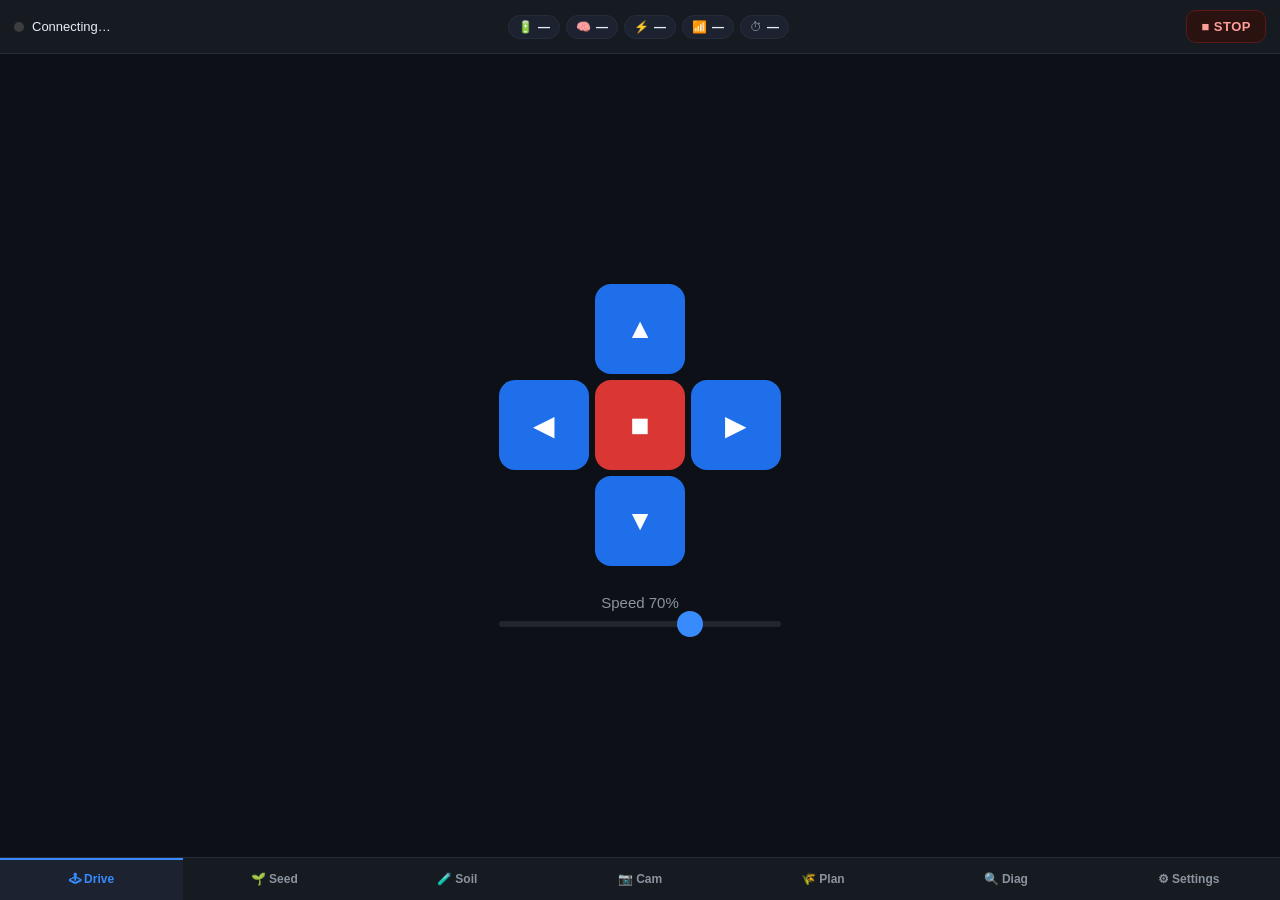
==== console/assets/index.html @ d4ae104f "refactor(seed): drop the legacy timed seeding mode It expressed spacing as a DURATION, which predate" ====
<!DOCTYPE html>
<html lang="en">
<head>
  <meta charset="UTF-8">
  <meta name="viewport" content="width=device-width, initial-scale=1.0, user-scalable=no">
  <title>Farm Robot — Operator</title>
  <link rel="stylesheet" href="style.css">
</head>
<body>

  <!-- ── Status bar (always visible) ────────────────────────────── -->
  <header class="status-bar">
    <span class="conn"><span class="status-dot" id="dot"></span><span id="status-text">Connecting…</span></span>

    <div class="chips" id="chips">
      <span class="chip" id="chip-batt" title="Battery">🔋 <b id="st-batt">—</b></span>
      <span class="chip" title="Memory">🧠 <b id="st-ram">—</b></span>
      <span class="chip" title="CPU">⚡ <b id="st-cpu">—</b></span>
      <span class="chip" title="Network">📶 <b id="st-net">—</b></span>
      <span class="chip" title="Uptime">⏱ <b id="st-up">—</b></span>
    </div>

    <button class="estop" id="btn-estop" title="Emergency stop">■ STOP</button>
  </header>

  <!-- ── Panels ─────────────────────────────────────────────────── -->
  <main class="main">

    <!-- DRIVE -->
    <section class="panel active" id="panel-drive">
      <div class="drive-wrap">
        <img id="drive-cam" class="drive-cam" alt="camera">
        <div class="dpad">
          <div class="dpad-row">
            <button class="btn-dir" data-dir="forward">&#9650;</button>
          </div>
          <div class="dpad-row dpad-middle">
            <button class="btn-dir" data-dir="left">&#9664;</button>
            <button class="btn-stop" id="btn-stop">&#9632;</button>
            <button class="btn-dir" data-dir="right">&#9654;</button>
          </div>
          <div class="dpad-row">
            <button class="btn-dir" data-dir="backward">&#9660;</button>
          </div>
        </div>

        <div class="speed-section">
          <label>Speed <span id="speed-val">70</span>%</label>
          <input type="range" id="speed-slider" min="1" max="100" value="70">
        </div>
      </div>
    </section>

    <!-- SEED -->
    <section class="panel" id="panel-seed">
      <div class="seed-wrap">

        <div class="card">
          <h2>Land</h2>
          <div class="seg" id="seg-land">
            <button class="seg-btn active" data-v="plain">🟫 Plain land</button>
            <button class="seg-btn" data-v="drip" disabled>💧 Drip-irrigated · soon</button>
          </div>
          <p class="hint">Plain land seeds on a fixed grid. Drip land plants at each
            emitter the camera finds — no spacing needed there.</p>
        </div>

        <div class="card">
          <h2>Mark the plot</h2>
          <p class="hint">Walk the boundary and mark each corner in order.
            <b>1 = where the robot starts</b> · <b>2 = far end of the first row</b>
            (it drives 1→2 straight, then snakes across to 3 and 4).</p>
          <div class="pt-marks" id="pt-marks">
            <button class="pt-mark" data-c="1">Mark 1</button>
            <button class="pt-mark" data-c="2">Mark 2</button>
            <button class="pt-mark" data-c="3">Mark 3</button>
            <button class="pt-mark" data-c="4">Mark 4</button>
          </div>
          <div class="row">
            <div class="field pt-dim">
              <label>Row length 1→2 (m)</label>
              <input type="number" id="pt-l" min="0.5" max="50" step="0.5" value="5">
            </div>
            <div class="field pt-dim">
              <label>Width across rows (m)</label>
              <input type="number" id="pt-w" min="0.5" max="50" step="0.5" value="5">
            </div>
          </div>
          <button class="btn-wide" id="pt-clear">Clear marks</button>
        </div>

        <div class="card">
          <h2>Spacing</h2>
          <div class="row">
            <div class="field pt-dim">
              <label>Row spacing (cm)</label>
              <input type="number" id="pt-rowgap" min="10" max="200" step="5" value="40">
            </div>
            <div class="field pt-dim">
              <label>Seed spacing (cm)</label>
              <input type="number" id="pt-seedgap" min="10" max="200" step="5" value="40">
            </div>
          </div>
          <div class="field">
            <label>Seeds per spot <span id="pt-spot-val">1</span></label>
            <input type="range" id="pt-spot" min="1" max="5" step="1" value="1">
          </div>
        </div>

        <div class="card">
          <h2>Plan</h2>
          <div class="pt-plot" id="pt-plot">
            <svg id="pt-svg" viewBox="0 0 100 100" preserveAspectRatio="xMidYMid meet"></svg>
          </div>
          <div class="pt-stats" id="pt-stats">—</div>
        </div>

        <div class="card">
          <div class="seed-status" id="seed-status">Idle</div>
          <label class="pt-dry"><input type="checkbox" id="pt-dry" checked>
            Dry run — drive the path, don't fire the seeder</label>
          <div class="row seed-run">
            <button class="btn-wide start"  id="pt-start">▶ Start</button>
            <button class="btn-wide pause"  id="pt-pause">⏸ Pause</button>
            <button class="btn-wide sstop"  id="pt-stop">■ Stop</button>
          </div>
          <button class="btn-wide plant1" id="seed-plant1">🌱 Plant once (test)</button>
        </div>

        <div class="card pt-report" id="pt-report" hidden>
          <h2>Field report</h2>
          <div id="pt-report-svg"></div>
        </div>

      </div>
    </section>

    <!-- SOIL -->
    <section class="panel" id="panel-soil">
      <div class="soil-wrap">

        <div class="card">
          <h2>Live readings</h2>
          <div class="readouts">
            <div class="ro"><span class="ro-label">Moisture 1</span><span class="ro-val" id="so-m0">—</span></div>
            <div class="ro"><span class="ro-label">Moisture 2</span><span class="ro-val" id="so-m1">—</span></div>
            <div class="ro"><span class="ro-label">Temperature</span><span class="ro-val" id="so-temp">—</span></div>
            <div class="ro"><span class="ro-label">EC (raw)</span><span class="ro-val" id="so-ec">—</span></div>
          </div>
        </div>

        <div class="card">
          <button class="btn-wide sample" id="soil-sample">🧪 Sample here</button>
          <p class="hint" id="soil-logged">0 samples logged</p>
          <p class="hint">GPS position is not tagged yet (BN-880 RPC pending).</p>
        </div>

        <div class="card">
          <h2>Survey mode</h2>
          <div class="field">
            <label>Auto-sample every <span id="survey-int-val">5</span> s</label>
            <input type="range" id="survey-int" min="2" max="30" step="1" value="5">
          </div>
          <div class="row">
            <button class="btn-wide start" id="survey-start">▶ Start survey</button>
            <button class="btn-wide sstop" id="survey-stop">■ Stop</button>
          </div>
          <p class="hint" id="survey-state">Not surveying — drive the robot and it logs a reading each interval.</p>
        </div>

      </div>
    </section>

    <!-- CAMERA (Stage 5 — drip vision) -->
    <section class="panel" id="panel-camera">
      <div class="cam-wrap">

        <div class="card">
          <h2>Camera</h2>
          <div class="row">
            <!-- mDNS name, not an IP: the cam's address changes with the network it
                 joins (home WiFi vs the field hotspot), the name doesn't. -->
            <input type="text" id="cam-url" class="cam-input" value="farmcam.local" placeholder="cam IP or farmcam.local">
            <button class="btn-wide net" id="cam-set">Connect</button>
          </div>
        </div>

        <div class="cam-view" id="cam-view">
          <img id="cam-feed" alt="camera feed">
          <div class="cam-hint" id="cam-hint">Connect to the camera (farmcam.local) to see the annotated feed.</div>
        </div>

        <div class="card">
          <div class="seed-status" id="cam-status">Vision: —</div>
          <div class="row">
            <button class="btn-wide start" id="drip-start">▶ Follow drip line</button>
            <button class="btn-wide sstop" id="drip-stop">■ Stop</button>
          </div>
          <p class="hint">Robot follows the drip tube via on-device CV and plants at each detected emitter.</p>
        </div>

        <div class="card">
          <h2>Dataset capture <span id="cap-count" class="cap-count">0</span>
            <button class="cap-clear" id="cap-clear">Clear</button></h2>
          <div class="field">
            <label>Interval: <span id="cap-int-val">2</span>s</label>
            <input type="range" id="cap-int" min="0.5" max="10" step="0.5" value="2">
          </div>
          <div class="row">
            <button class="btn-wide start" id="cap-start">● Start capture</button>
            <button class="btn-wide sstop"  id="cap-stop">■ Stop</button>
          </div>
          <div class="cap-status" id="cap-status">Connect the camera, then Start — drive the drip line to collect images.</div>
          <div class="cap-strip" id="cap-strip"></div>
          <p class="hint">Saves raw frames on the robot for training the emitter model. Newest thumbnails shown first; verify the tube/emitters are in frame.</p>
        </div>

      </div>
    </section>

    <!-- PLAN (Act 1 — sowing advisor: on-device LLM over panchangam + biodynamic) -->
    <section class="panel" id="panel-plan">
      <div class="plan-wrap">
        <div class="plan-chat" id="plan-chat"></div>
        <div class="plan-composer">
          <div class="plan-quick" id="plan-quick"></div>
          <div class="plan-inp">
            <input id="plan-text" placeholder="Which crop to plant? (e.g. groundnut)" autocomplete="off">
            <button id="plan-send">Send</button>
          </div>
        </div>
      </div>
    </section>

    <!-- DIAG -->
    <section class="panel" id="panel-diag">
      <div class="card">
        <h2>Signal chain</h2>
        <p class="dg-hint">Hold a direction and watch one command travel the whole way:
          browser &rarr; console &rarr; MCU &rarr; driver pins &rarr; motor current.
          A stage that goes red is where the chain breaks.</p>
        <div class="dg-pad">
          <button class="btn-dir dg-btn" data-dir="left">&#9664;</button>
          <button class="btn-dir dg-btn" data-dir="forward">&#9650;</button>
          <button class="btn-dir dg-btn" data-dir="backward">&#9660;</button>
          <button class="btn-dir dg-btn" data-dir="right">&#9654;</button>
        </div>
      </div>
      <ol class="dg-chain" id="dg-chain"></ol>
      <details class="dg-raw">
        <summary>raw getDiag</summary>
        <pre id="dg-raw-json">—</pre>
      </details>
    </section>

    <!-- SETTINGS -->
    <section class="panel" id="panel-settings">
      <div class="card">
        <h2>Network</h2>
        <div class="row">
          <button class="btn-wide net-status" id="net-status" disabled></button>
          <button class="btn-wide net" id="net-action"></button>
        </div>
      </div>
      <div class="card">
        <h2>Power</h2>
        <div class="row">
          <button class="btn-wide reboot" id="btn-reboot">&#10227; Reboot</button>
          <button class="btn-wide shutdown" id="btn-shutdown">&#9211; Shutdown</button>
        </div>
      </div>
    </section>

  </main>

  <!-- ── Tab bar ────────────────────────────────────────────────── -->
  <nav class="tabs">
    <button class="tab active" data-tab="drive">🕹 Drive</button>
    <button class="tab" data-tab="seed">🌱 Seed</button>
    <button class="tab" data-tab="soil">🧪 Soil</button>
    <button class="tab" data-tab="camera">📷 Cam</button>
    <button class="tab" data-tab="plan">🌾 Plan</button>
    <button class="tab" data-tab="diag">🔍 Diag</button>
    <button class="tab" data-tab="settings">⚙ Settings</button>
  </nav>

  <script src="libs/socket.io.min.js"></script>
  <script src="app.js"></script>
</body>
</html>
---- console/assets/style.css ----
:root {
  --bg:      #0d1117;
  --surface: #161b22;
  --surface2:#1c2230;
  --border:  #262d38;
  --ink:     #e6edf3;
  --muted:   #8b949e;
  --accent:  #388bfd;
  --good:    #3fb950;
  --warn:    #d29922;
  --danger:  #f85149;
}

* { box-sizing: border-box; margin: 0; padding: 0; -webkit-tap-highlight-color: transparent; }

body {
  background: var(--bg);
  color: var(--ink);
  font-family: -apple-system, BlinkMacSystemFont, 'Segoe UI', sans-serif;
  height: 100dvh;
  display: flex;
  flex-direction: column;
  overflow: hidden;
  touch-action: none;
}

/* ── Status bar ── */
.status-bar {
  display: flex;
  align-items: center;
  gap: 10px 14px;
  flex-wrap: wrap;
  padding: 10px 14px;
  background: var(--surface);
  border-bottom: 1px solid var(--border);
  font-size: 13px;
}
.conn { display: flex; align-items: center; gap: 8px; white-space: nowrap; }

.status-dot {
  width: 10px; height: 10px;
  border-radius: 50%;
  background: #3d3d3d;
  transition: background 0.3s;
}
.status-dot.connected    { background: var(--good); }
.status-dot.disconnected { background: var(--danger); }

.chips { display: flex; gap: 6px; flex-wrap: wrap; flex: 1; justify-content: center; }
.chip {
  display: inline-flex; align-items: center; gap: 5px;
  padding: 4px 9px;
  background: var(--surface2);
  border: 1px solid var(--border);
  border-radius: 999px;
  font-size: 12px;
  color: var(--muted);
  font-variant-numeric: tabular-nums;
}
.chip b { color: var(--ink); font-weight: 600; }
/* Battery low / critical */
.chip.low  { border-color: #6b5314; background: #241f0f; }
.chip.low  b { color: var(--warn); }
.chip.crit { border-color: #5b1a17; background: #2a1210; animation: battpulse 1.2s ease-in-out infinite; }
.chip.crit b { color: var(--danger); }
@keyframes battpulse { 0%,100% { opacity: 1; } 50% { opacity: 0.55; } }
@media (prefers-reduced-motion: reduce) { .chip.crit { animation: none; } }

.estop {
  margin-left: auto;
  padding: 8px 14px;
  border: 1px solid #5b1a17;
  border-radius: 10px;
  background: #2a1210;
  color: #ff9d97;
  font-weight: 800;
  font-size: 13px;
  letter-spacing: 0.5px;
  cursor: pointer;
  transition: background 0.1s, transform 0.1s;
}
.estop:active, .estop.flash { background: var(--danger); color: #fff; transform: scale(0.96); }

/* ── Panels ── */
.main { flex: 1; position: relative; overflow-y: auto; }
.panel { display: none; height: 100%; flex-direction: column; align-items: center; justify-content: center; gap: 34px; padding: 24px 18px; }
.panel.active { display: flex; }

/* ── Drive ── */
.drive-wrap { display: flex; flex-direction: column; align-items: center; gap: 28px; }
.drive-cam {
  width: 100%; max-width: 340px; aspect-ratio: 4 / 3;
  object-fit: cover; background: #000;
  border: 1px solid var(--border); border-radius: 12px; display: block;
}
.drive-cam:not([src]), .drive-cam[src=""] { display: none; }  /* hide when no stream */
.dpad { display: flex; flex-direction: column; align-items: center; gap: 6px; }
.dpad-row { display: flex; gap: 6px; justify-content: center; }

.btn-dir, .btn-stop {
  width: 90px; height: 90px;
  border: none; border-radius: 16px;
  font-size: 28px;
  cursor: pointer; user-select: none;
  transition: transform 0.07s, background 0.07s;
  display: flex; align-items: center; justify-content: center;
}
.btn-dir { background: #1f6feb; color: #fff; }
.btn-dir:active, .btn-dir.pressed { background: var(--accent); transform: scale(0.93); }
.btn-stop { background: #da3633; color: #fff; font-size: 32px; }
.btn-stop:active { background: var(--danger); transform: scale(0.93); }

/* ── Speed slider ── */
.speed-section { width: 100%; max-width: 320px; display: flex; flex-direction: column; gap: 10px; }
.speed-section label { font-size: 15px; color: var(--muted); text-align: center; }
input[type=range] {
  width: 100%; height: 6px;
  -webkit-appearance: none; appearance: none;
  background: #21262d; border-radius: 3px; outline: none;
}
input[type=range]::-webkit-slider-thumb {
  -webkit-appearance: none;
  width: 26px; height: 26px; border-radius: 50%;
  background: var(--accent); cursor: pointer;
}

/* ── Cards (settings / placeholders) ── */
.card {
  width: 100%; max-width: 380px;
  background: var(--surface);
  border: 1px solid var(--border);
  border-radius: 14px;
  padding: 18px;
}
.card h2 { font-size: 15px; margin-bottom: 14px; }
.card .row { display: flex; gap: 12px; }
.muted { color: var(--muted); font-size: 14px; margin-bottom: 10px; }
.card.soon { text-align: left; }
.plan { list-style: none; display: flex; flex-direction: column; gap: 8px; }
.plan li { font-size: 13.5px; color: var(--muted); padding-left: 14px; position: relative; }
.plan li::before { content: "→"; position: absolute; left: 0; color: var(--accent); }
.plan b { color: var(--ink); }

/* ── Wide buttons (settings) ── */
.btn-wide {
  flex: 1; padding: 12px;
  border: 1px solid var(--border); border-radius: 12px;
  background: var(--surface2); color: var(--muted);
  font-size: 14px; font-weight: 600; cursor: pointer;
}
.btn-wide.reboot:active   { background: #1f6feb; color: #fff; }
.btn-wide.shutdown        { color: #ff7b72; }
.btn-wide.shutdown:active { background: #da3633; color: #fff; }
.btn-wide.net             { color: var(--accent); }
.btn-wide.net:active      { background: #1f6feb; color: #fff; }
.btn-wide.net-status            { cursor: default; }
.btn-wide.net-status.active     { color: var(--good); border-color: #238636; background: #0f2417; }
.btn-wide[disabled]             { opacity: 1; }

/* ── Seed panel ── */
.seed-wrap { width: 100%; max-width: 400px; display: flex; flex-direction: column; gap: 14px; }
.seg { display: flex; gap: 8px; margin-bottom: 10px; }
.seg:last-child { margin-bottom: 0; }
.seg-btn {
  flex: 1; padding: 10px 8px;
  border: 1px solid var(--border); border-radius: 10px;
  background: var(--surface2); color: var(--muted);
  font-size: 13px; font-weight: 600; cursor: pointer;
}
.seg-btn.active { background: #0f2417; border-color: #238636; color: var(--good); }
.seg-btn:disabled { opacity: 0.45; cursor: not-allowed; }

.field { margin-bottom: 16px; }
.field:last-child { margin-bottom: 0; }
.field label { display: block; font-size: 14px; color: var(--muted); margin-bottom: 8px; }
.field label span { color: var(--ink); font-weight: 700; font-variant-numeric: tabular-nums; }
.hint { font-size: 12px; color: var(--muted); margin-top: 6px; opacity: 0.8; }

.seed-status {
  text-align: center; font-size: 14px; font-weight: 600;
  padding: 10px; margin-bottom: 12px;
  border-radius: 10px; background: var(--surface2);
  color: var(--muted); font-variant-numeric: tabular-nums;
}
.seed-status.running { color: var(--good);   background: #0f2417; }
.seed-status.paused  { color: var(--warn);   background: #241f0f; }

.seed-run { margin-bottom: 12px; }
.btn-wide.start  { color: var(--good); }
.btn-wide.start:active  { background: #238636; color: #fff; }
.btn-wide.pause  { color: var(--warn); }
.btn-wide.pause:active  { background: #9e6a00; color: #fff; }
.btn-wide.sstop  { color: #ff7b72; }
.btn-wide.sstop:active  { background: var(--danger); color: #fff; }
.btn-wide.plant1 { width: 100%; }
.btn-wide.plant1:active { background: var(--accent); color: #fff; }

/* ── Soil panel ── */
.soil-wrap { width: 100%; max-width: 400px; display: flex; flex-direction: column; gap: 14px; }
.readouts { display: grid; grid-template-columns: 1fr 1fr; gap: 10px; }
.ro {
  display: flex; flex-direction: column; gap: 4px;
  padding: 12px; border-radius: 10px;
  background: var(--surface2); border: 1px solid var(--border);
}
.ro-label { font-size: 12px; color: var(--muted); }
.ro-val { font-size: 20px; font-weight: 700; color: var(--ink); font-variant-numeric: tabular-nums; }
.btn-wide.sample { width: 100%; color: var(--good); margin-bottom: 6px; }
.btn-wide.sample:active { background: #238636; color: #fff; }
#survey-state.active { color: var(--good); opacity: 1; }

/* ── Camera panel ── */
.cam-wrap { width: 100%; max-width: 420px; display: flex; flex-direction: column; gap: 14px; }
.cam-input {
  flex: 1; padding: 11px 12px;
  border: 1px solid var(--border); border-radius: 10px;
  background: var(--bg); color: var(--ink);
  font-size: 14px; font-family: ui-monospace, Menlo, monospace;
}
.cam-view {
  position: relative; width: 100%; aspect-ratio: 4 / 3;
  background: #000; border: 1px solid var(--border); border-radius: 12px;
  overflow: hidden; display: flex; align-items: center; justify-content: center;
}
#cam-feed { width: 100%; height: 100%; object-fit: contain; display: block; }
#cam-overlay { position: absolute; inset: 0; width: 100%; height: 100%; pointer-events: none; }
.cam-hint {
  position: absolute; color: var(--muted); font-size: 13px; padding: 0 20px; text-align: center;
}

/* ── Dataset capture ── */
.cap-count {
  font-size: 12px; font-weight: 700; color: var(--accent);
  background: var(--surface2); border: 1px solid var(--border);
  border-radius: 999px; padding: 2px 9px; margin-left: 6px;
  font-variant-numeric: tabular-nums;
}
.cap-clear {
  float: right; font-size: 12px; font-weight: 600;
  color: #ff7b72; background: var(--surface2);
  border: 1px solid var(--border); border-radius: 8px;
  padding: 3px 10px; cursor: pointer;
}
.cap-clear:active { background: var(--danger); color: #fff; }
.cap-status {
  font-size: 13px; color: var(--muted);
  padding: 9px; margin: 10px 0; border-radius: 10px;
  background: var(--surface2); text-align: center;
}
.cap-status.on { color: var(--good); background: #0f2417; }
.cap-strip {
  display: flex; gap: 6px; overflow-x: auto; padding: 4px 0;
  scrollbar-width: thin;
}
.cap-thumb {
  height: 66px; width: 88px; object-fit: cover; flex: 0 0 auto;
  border: 1px solid var(--border); border-radius: 6px; background: #000;
}
.btn-wide.start.on, .btn-wide.cap-start:active { background: #238636; color: #fff; }

/* ── Tab bar ── */
.tabs {
  display: flex;
  background: var(--surface);
  border-top: 1px solid var(--border);
  padding-bottom: env(safe-area-inset-bottom, 0);
}
.tab {
  flex: 1; padding: 12px 4px 14px;
  border: none; background: none;
  color: var(--muted);
  font-size: 12px; font-weight: 600;
  cursor: pointer;
  border-top: 2px solid transparent;
  transition: color 0.1s, border-color 0.1s;
}
.tab.active { color: var(--accent); border-top-color: var(--accent); background: var(--surface2); }

/* ── Plan tab (sowing advisor chat) ── */
#panel-plan { padding: 0; align-items: stretch; justify-content: flex-start; }
.plan-wrap { display: flex; flex-direction: column; width: 100%; height: 100%; }
.plan-chat { flex: 1; overflow-y: auto; padding: 16px; display: flex; flex-direction: column; gap: 12px; }
.plan-composer { padding: 12px 16px; background: var(--surface); border-top: 1px solid var(--border); }
.plan-quick { display: flex; gap: 6px; margin-bottom: 10px; flex-wrap: wrap; }
.plan-quick button { background: var(--surface2); border: 1px solid var(--border); color: var(--ink); border-radius: 999px; padding: 6px 12px; font-size: 12px; cursor: pointer; }
.plan-inp { display: flex; gap: 8px; }
.plan-inp input { flex: 1; background: var(--bg); border: 1px solid var(--border); color: var(--ink); border-radius: 10px; padding: 11px 12px; font-size: 14px; }
.plan-inp button { background: var(--accent); color: #fff; border: none; border-radius: 10px; padding: 0 18px; font-weight: 700; cursor: pointer; }
.plan-inp button:disabled { opacity: .5; }
.pl-msg { max-width: 92%; padding: 12px 14px; border-radius: 14px; font-size: 14px; line-height: 1.5; }
.pl-msg.user { align-self: flex-end; background: #1f6feb; color: #fff; border-bottom-right-radius: 4px; }
.pl-msg.bot { align-self: flex-start; background: var(--surface); border: 1px solid var(--border); border-bottom-left-radius: 4px; }
.pl-prose { white-space: pre-wrap; }
.pl-cursor { display: inline-block; width: 7px; height: 14px; background: var(--accent); vertical-align: text-bottom; animation: plblink 1s step-end infinite; }
@keyframes plblink { 50% { opacity: 0; } }
.pl-dots { display: inline-flex; gap: 3px; } .pl-dots i { width: 6px; height: 6px; background: var(--muted); border-radius: 50%; animation: pld 1s infinite; }
.pl-dots i:nth-child(2){animation-delay:.15s}.pl-dots i:nth-child(3){animation-delay:.3s}
@keyframes pld { 0%,60%,100%{opacity:.3} 30%{opacity:1} }
.pl-card { background: var(--surface2); border: 1px solid var(--border); border-radius: 12px; padding: 14px; margin-top: 10px; }
.pl-date { font-size: 22px; font-weight: 800; color: var(--ink); font-variant-numeric: tabular-nums; }
.pl-badge { display: inline-flex; align-items: center; gap: 5px; font-size: 11px; font-weight: 700; padding: 3px 9px; border-radius: 999px; margin-left: 8px; vertical-align: middle; }
.pl-badge.agree { background: #0f2417; color: var(--good); border: 1px solid #238636; }
.pl-badge.single { background: #241f0f; color: var(--warn); border: 1px solid #6b5314; }
.pl-row { display: flex; gap: 8px; font-size: 13px; margin-top: 10px; color: var(--muted); }
.pl-row b { color: var(--ink); font-weight: 600; }
.pl-ico { width: 20px; text-align: center; }
.pl-chips { display: flex; flex-wrap: wrap; gap: 6px; margin-top: 5px; }
.pl-chip { font-size: 12px; padding: 3px 9px; border-radius: 999px; background: var(--bg); border: 1px solid var(--border); color: var(--ink); font-variant-numeric: tabular-nums; }
.pl-chip.avoid { color: var(--danger); border-color: #5b1a17; background: #2a1210; }
.pl-tag { font-size: 10px; font-weight: 700; padding: 1px 6px; border-radius: 5px; margin-left: 6px; letter-spacing: .4px; }
.pl-tag.real { background: #0f2417; color: var(--good); } .pl-tag.mock { background: #241f0f; color: var(--warn); }
.pl-divider { height: 1px; background: var(--border); margin: 12px 0; }
.pl-label { font-size: 11px; text-transform: uppercase; letter-spacing: .5px; color: var(--muted); margin-bottom: 4px; }

/* ── Diag tab: the command's path from browser to motor current ───────────── */
.dg-hint { font-size: 12px; color: var(--muted); line-height: 1.5; margin: 0 0 12px; }
.dg-pad { display: grid; grid-template-columns: repeat(4, 1fr); gap: 8px; }
.dg-btn { font-size: 20px; padding: 14px 0; }

/* The chain reads top-to-bottom; the rail links the stages so a red stage is
   visibly "where it stopped getting through". */
.dg-chain { list-style: none; margin: 14px 0 0; padding: 0; position: relative; }
.dg-chain::before { content: ''; position: absolute; left: 15px; top: 14px; bottom: 14px;
  width: 2px; background: var(--border); }
.dg-stage { position: relative; display: grid; grid-template-columns: 32px 1fr auto;
  grid-template-areas: 'dot name val' '. note note'; align-items: center;
  gap: 2px 8px; padding: 10px 12px 10px 0; }
.dg-dot { grid-area: dot; width: 11px; height: 11px; border-radius: 50%; margin-left: 10px;
  background: var(--border); box-shadow: 0 0 0 4px var(--bg); z-index: 1; }
.dg-name { grid-area: name; font-size: 13px; font-weight: 600; }
.dg-val { grid-area: val; font-family: ui-monospace, SFMono-Regular, Menlo, monospace;
  font-size: 13px; font-variant-numeric: tabular-nums; }
.dg-note { grid-area: note; font-size: 11px; color: var(--muted); line-height: 1.4; }

.dg-stage.ok   .dg-dot { background: var(--good); }
.dg-stage.bad  .dg-dot { background: var(--danger); }
.dg-stage.na   .dg-dot { background: var(--warn); }
.dg-stage.idle .dg-dot { background: var(--border); }
.dg-stage.ok  .dg-val { color: var(--good); }
.dg-stage.bad .dg-val, .dg-stage.bad .dg-note { color: var(--danger); font-weight: 600; }
.dg-stage.na  .dg-val, .dg-stage.na  .dg-note { color: var(--warn); }

.dg-raw { margin-top: 14px; }
.dg-raw summary { font-size: 12px; color: var(--muted); cursor: pointer; }
.dg-raw pre { background: var(--surface); border: 1px solid var(--border); border-radius: 8px;
  padding: 10px; font-size: 11px; overflow-x: auto; margin-top: 8px; }

/* ── Seed tab: plot marking + serpentine plan ─────────────────────────────── */
.pt-marks { display: grid; grid-template-columns: repeat(4, 1fr); gap: 8px; margin-bottom: 12px; }
.pt-mark { padding: 12px 0; font-size: 13px; font-weight: 600; border-radius: 8px;
  background: var(--surface); color: var(--ink); border: 1px solid var(--border); }
.pt-mark.marked { background: #0f2417; color: var(--good); border-color: #238636; }
.pt-mark.marked::after { content: ' ✓'; }
.pt-dim { flex: 1; }
.pt-dim input { width: 100%; padding: 9px 10px; font-size: 15px; border-radius: 8px;
  background: var(--bg); color: var(--ink); border: 1px solid var(--border);
  font-variant-numeric: tabular-nums; }

/* Square so the plan's aspect ratio reads true — it's a map, not a chart. */
.pt-plot { background: var(--bg); border: 1px solid var(--border); border-radius: 8px;
  aspect-ratio: 1 / 1; max-height: 46vh; margin: 0 auto; }
.pt-plot svg { width: 100%; height: 100%; display: block; }
.pt-field { fill: #10151c; stroke: var(--border); stroke-width: .6; }
.pt-path { fill: none; stroke: var(--accent); stroke-width: .5; opacity: .55; }
.pt-todo { fill: var(--muted); opacity: .55; }
.pt-done { fill: var(--good); }
.pt-corner { fill: none; stroke: var(--warn); stroke-width: .8; }
.pt-cnum { fill: var(--warn); font-size: 3.4px; text-anchor: middle; font-weight: 700; }

.pt-stats { margin-top: 10px; font-size: 12px; color: var(--muted); line-height: 1.6;
  font-variant-numeric: tabular-nums; }
.pt-stats b { color: var(--ink); }
.pt-live { color: var(--good); font-weight: 700; }

.pt-dry { display: flex; align-items: center; gap: 8px; font-size: 12px;
  color: var(--muted); margin: 10px 0; }
.pt-report svg { width: 100%; height: auto; }
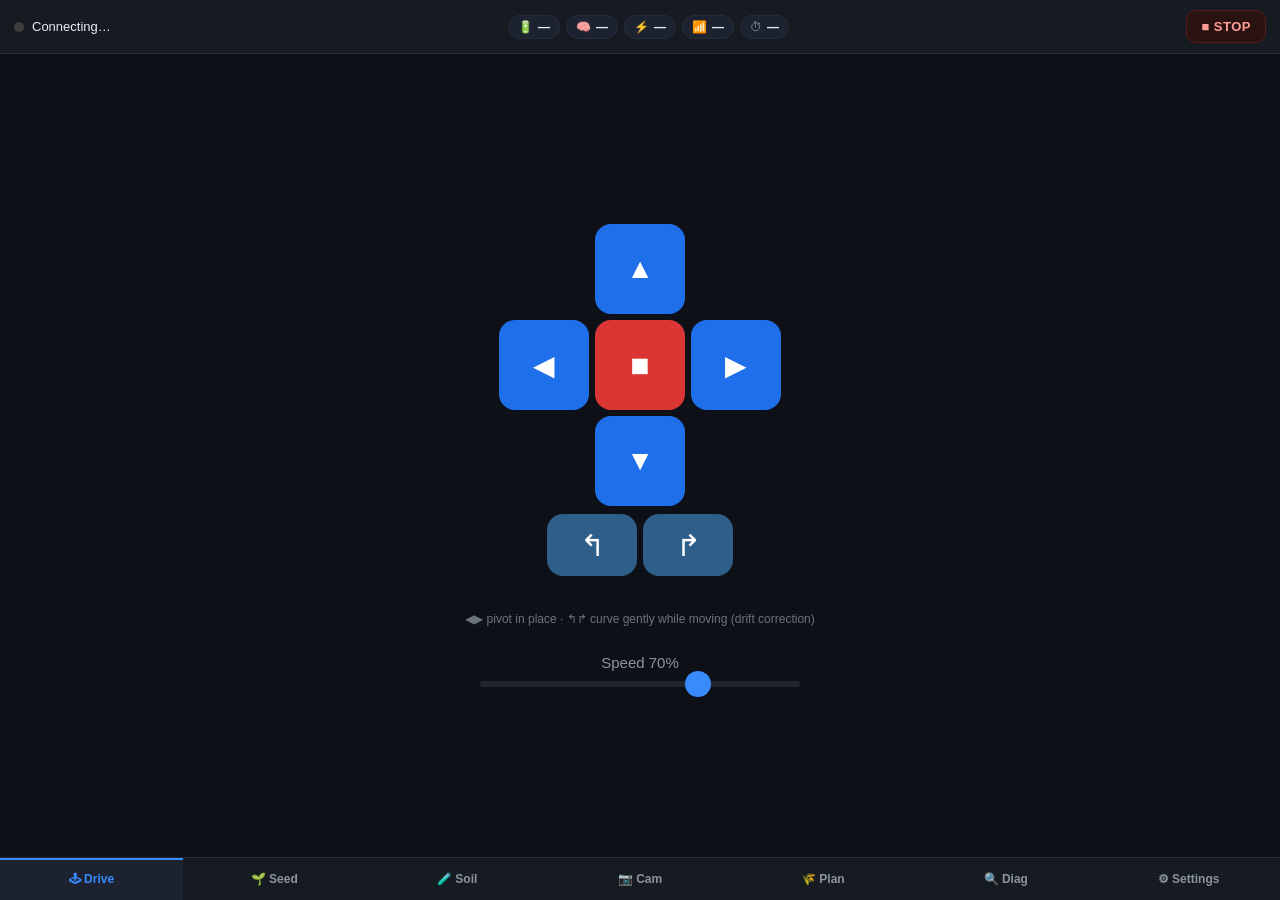
==== commit d2d7725b: "feat(repo): port firmware, vision and hardware docs into the submission repo The contest requires vi" ====
--- a/console/assets/index.html
+++ b/console/assets/index.html
@@ -42,7 +42,15 @@
           <div class="dpad-row">
             <button class="btn-dir" data-dir="backward">&#9660;</button>
           </div>
-        </div>
+          <!-- Gentle course correction: both wheels keep driving forward, inner one
+               slows. Use these to nudge a drifting robot back on line — the ◀ ▶ above
+               are in-place pivots and will overshoot to the other side. -->
+          <div class="dpad-row dpad-arc">
+            <button class="btn-dir btn-arc" data-dir="arc_left" title="Curve left while moving">&#8624;</button>
+            <button class="btn-dir btn-arc" data-dir="arc_right" title="Curve right while moving">&#8625;</button>
+          </div>
+        </div>
+        <p class="hint dpad-hint">&#9664;&#9654; pivot in place &middot; &#8624;&#8625; curve gently while moving (drift correction)</p>
 
         <div class="speed-section">
           <label>Speed <span id="speed-val">70</span>%</label>
@@ -59,10 +67,11 @@
           <h2>Land</h2>
           <div class="seg" id="seg-land">
             <button class="seg-btn active" data-v="plain">🟫 Plain land</button>
-            <button class="seg-btn" data-v="drip" disabled>💧 Drip-irrigated · soon</button>
-          </div>
-          <p class="hint">Plain land seeds on a fixed grid. Drip land plants at each
-            emitter the camera finds — no spacing needed there.</p>
+            <button class="seg-btn" data-v="drip">💧 Drip-irrigated</button>
+          </div>
+          <p class="hint">Plain land seeds on a fixed grid from the plan below.
+            Drip land follows the lateral and plants at each <b>emitter the camera
+            finds</b> — the spacing there is only an estimate for counting.</p>
         </div>
 
         <div class="card">
@@ -89,7 +98,7 @@
           <button class="btn-wide" id="pt-clear">Clear marks</button>
         </div>
 
-        <div class="card">
+        <div class="card only-plain">
           <h2>Spacing</h2>
           <div class="row">
             <div class="field pt-dim">
@@ -107,7 +116,45 @@
           </div>
         </div>
 
-        <div class="card">
+        <!-- DRIP -->
+        <div class="card only-drip" hidden>
+          <h2>Emitters</h2>
+          <div class="field pt-dim">
+            <label>Approximate spacing between emitters (cm)</label>
+            <input type="number" id="dr-gap" min="10" max="200" step="5" value="40">
+            <p class="hint">Seeds are placed where the camera <b>sees</b> an emitter.
+              This figure only estimates the count and stops one emitter being
+              planted twice — it doesn't need to be exact.</p>
+          </div>
+        </div>
+
+        <div class="card only-drip" hidden>
+          <h2>Seed placement</h2>
+          <p class="hint">Pick the <b>arm positions</b> to plant at. Each one drops
+            2 seeds (the outlets sit 180° apart), so <b>0° + 90°</b> makes a 4-seed
+            cross. The robot stops once per emitter and works through them in order.</p>
+          <div class="dr-angles" id="dr-angles">
+            <button class="dr-ang active" data-a="0">0°<small>0/180</small></button>
+            <button class="dr-ang" data-a="45">45°<small>45/225</small></button>
+            <button class="dr-ang active" data-a="90">90°<small>90/270</small></button>
+            <button class="dr-ang" data-a="135">135°<small>135/315</small></button>
+          </div>
+          <div class="dr-diagram">
+            <svg id="dr-svg" viewBox="0 0 100 100" preserveAspectRatio="xMidYMid meet"></svg>
+          </div>
+          <p class="hint" id="dr-hint"></p>
+        </div>
+
+        <div class="card only-drip" hidden>
+          <h2>Camera</h2>
+          <div class="dr-ready" id="dr-ready">—</div>
+          <p class="hint">The emitter model is the trigger, so the camera must be
+            connected before a drip run. Set it up in the <b>Cam</b> tab.
+            The run ends at the <b>marked plot length</b>, so a long lateral can be
+            demoed by marking a shorter plot.</p>
+        </div>
+
+        <div class="card only-plain">
           <h2>Plan</h2>
           <div class="pt-plot" id="pt-plot">
             <svg id="pt-svg" viewBox="0 0 100 100" preserveAspectRatio="xMidYMid meet"></svg>
@@ -115,14 +162,17 @@
           <div class="pt-stats" id="pt-stats">—</div>
         </div>
 
-        <div class="card">
-          <div class="seed-status" id="seed-status">Idle</div>
-          <label class="pt-dry"><input type="checkbox" id="pt-dry" checked>
-            Dry run — drive the path, don't fire the seeder</label>
+        <!-- One run for both land types: same drive/stop/plant/log/report, only the
+             plant trigger differs (planned grid vs detected emitter). -->
+        <div class="card">
+          <h2>Run</h2>
+          <div class="seed-status" id="run-status">Idle</div>
+          <label class="pt-dry"><input type="checkbox" id="run-dry" checked>
+            Dry run — drive and stop at every spot, don't fire the seeder</label>
           <div class="row seed-run">
-            <button class="btn-wide start"  id="pt-start">▶ Start</button>
-            <button class="btn-wide pause"  id="pt-pause">⏸ Pause</button>
-            <button class="btn-wide sstop"  id="pt-stop">■ Stop</button>
+            <button class="btn-wide start" id="run-start">▶ Start</button>
+            <button class="btn-wide pause" id="run-pause">⏸ Pause</button>
+            <button class="btn-wide sstop" id="run-stop">■ Stop</button>
           </div>
           <button class="btn-wide plant1" id="seed-plant1">🌱 Plant once (test)</button>
         </div>
@@ -193,10 +243,12 @@
         <div class="card">
           <div class="seed-status" id="cam-status">Vision: —</div>
           <div class="row">
-            <button class="btn-wide start" id="drip-start">▶ Follow drip line</button>
+            <button class="btn-wide start" id="drip-start">▶ Follow tube &amp; capture</button>
             <button class="btn-wide sstop" id="drip-stop">■ Stop</button>
           </div>
-          <p class="hint">Robot follows the drip tube via on-device CV and plants at each detected emitter.</p>
+          <p class="hint">Data collection: creeps along the drip tube via on-device CV and
+          saves frames for training. <b>The seeder is never used</b> — capture turns on
+          automatically and off again on Stop. To plant, use the Seed tab.</p>
         </div>
 
         <div class="card">
--- a/console/assets/style.css
+++ b/console/assets/style.css
@@ -83,7 +83,13 @@
 
 /* ── Panels ── */
 .main { flex: 1; position: relative; overflow-y: auto; }
-.panel { display: none; height: 100%; flex-direction: column; align-items: center; justify-content: center; gap: 34px; padding: 24px 18px; }
+/* min-height, NOT height: with a fixed height + justify-content:center, a panel
+   taller than the viewport overflows in BOTH directions and its top becomes
+   unreachable — you can't scroll up to it. min-height lets tall panels (Seed,
+   Diag) grow so .main scrolls them normally, while short ones still centre. */
+.panel { display: none; min-height: 100%; flex-direction: column; align-items: center; justify-content: center; gap: 34px; padding: 24px 18px; }
+/* the Plan tab is a chat column that must fill the viewport exactly, not grow */
+#panel-plan { height: 100%; }
 .panel.active { display: flex; }
 
 /* ── Drive ── */
@@ -375,3 +381,55 @@
 .pt-dry { display: flex; align-items: center; gap: 8px; font-size: 12px;
   color: var(--muted); margin: 10px 0; }
 .pt-report svg { width: 100%; height: auto; }
+
+/* ── Seed tab: drip mode ──────────────────────────────────────────────────── */
+.dr-angles { display: grid; grid-template-columns: repeat(4, 1fr); gap: 8px; margin: 10px 0; }
+.dr-ang { padding: 11px 0; font-size: 14px; font-weight: 600; border-radius: 8px;
+  background: var(--surface); color: var(--ink); border: 1px solid var(--border);
+  font-variant-numeric: tabular-nums; }
+.dr-ang.active { background: #0d2233; color: var(--accent); border-color: var(--accent); }
+
+/* Square: this is a plan view of where the seeds land, so keep it undistorted. */
+.dr-diagram { background: var(--bg); border: 1px solid var(--border); border-radius: 8px;
+  aspect-ratio: 1 / 1; max-height: 34vh; margin: 0 auto; }
+.dr-diagram svg { width: 100%; height: 100%; display: block; }
+.dr-line { stroke: #2f6ea8; stroke-width: 2.4; stroke-linecap: round; }
+.dr-arm  { stroke: var(--muted); stroke-width: 1.4; stroke-dasharray: 3 2; }
+.dr-emit { fill: #1b3a52; stroke: #4a9fd8; stroke-width: 1; }
+.dr-elbl { fill: #9ed4f5; font-size: 4px; text-anchor: middle; font-weight: 700; }
+/* every <text> in this viewBox needs an explicit size — the browser default is
+   16px, which inside a 100-unit viewBox renders enormous. */
+.dr-lbl { fill: var(--muted); font-size: 3.4px; letter-spacing: .3px; }
+.dr-seed { fill: var(--good); }
+.dr-alab { fill: var(--muted); font-size: 3.6px; text-anchor: middle;
+  font-variant-numeric: tabular-nums; }
+
+.dr-ready { font-size: 12px; color: var(--muted); line-height: 1.6; }
+.dr-ok  { color: var(--good); font-weight: 700; }
+.dr-bad { color: var(--danger); font-weight: 700; }
+.dr-ang small { display: block; font-size: 9px; font-weight: 500; color: var(--muted);
+  margin-top: 2px; }
+.dr-ang.active small { color: var(--accent); }
+.dr-seq { fill: #06240f; font-size: 3.2px; font-weight: 700; text-anchor: middle; }
+
+/* tube lost while a run is still active — warn, not error: it recovers by itself */
+.seed-status.warn { color: var(--warn); background: #241f0f; }
+
+/* MCU bridge down. Fixed to the top and unmissable: a dead bridge otherwise leaves
+   the console looking perfectly healthy while no click reaches the robot. */
+.bridge-banner { display: none; }
+.bridge-banner.down {
+  display: block; position: fixed; top: 0; left: 0; right: 0; z-index: 9999;
+  background: #7f1d1d; color: #fff; font-weight: 600;
+  padding: 10px 14px; text-align: center; font-size: 14px;
+  box-shadow: 0 2px 10px rgba(0,0,0,.45);
+}
+
+/* Arc / drift-correction buttons. Visually distinct from the pivot arrows on purpose:
+   they are the GENTLE control (both wheels keep driving forward, inner one slows), and
+   confusing them with the in-place pivots is what makes a drifting robot overshoot to
+   the other side. Slightly shorter so they read as secondary to the main d-pad. */
+.btn-arc { background: #2d5f8a; height: 62px; font-size: 30px; }
+.btn-arc:active, .btn-arc.pressed { background: var(--accent); transform: scale(0.93); }
+.dpad-arc { margin-top: 2px; }
+.dpad-hint { text-align: center; margin-top: 8px; opacity: 0.75; }
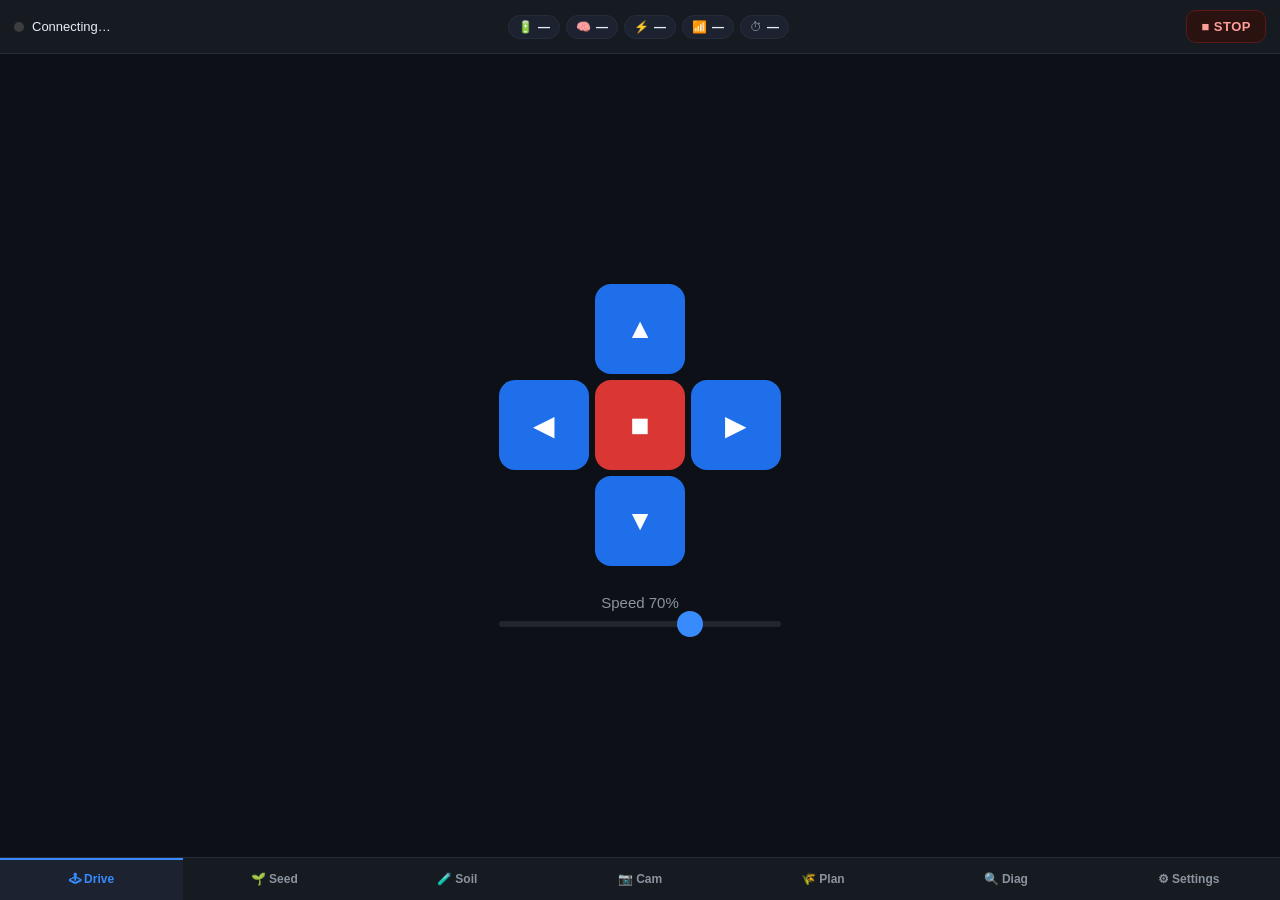
==== commit a58e926a: "docs: explain what the UNO Q's dual-brain split actually buys; drop arc steering Added "How the UNO " ====
--- a/console/assets/index.html
+++ b/console/assets/index.html
@@ -42,15 +42,7 @@
           <div class="dpad-row">
             <button class="btn-dir" data-dir="backward">&#9660;</button>
           </div>
-          <!-- Gentle course correction: both wheels keep driving forward, inner one
-               slows. Use these to nudge a drifting robot back on line — the ◀ ▶ above
-               are in-place pivots and will overshoot to the other side. -->
-          <div class="dpad-row dpad-arc">
-            <button class="btn-dir btn-arc" data-dir="arc_left" title="Curve left while moving">&#8624;</button>
-            <button class="btn-dir btn-arc" data-dir="arc_right" title="Curve right while moving">&#8625;</button>
-          </div>
-        </div>
-        <p class="hint dpad-hint">&#9664;&#9654; pivot in place &middot; &#8624;&#8625; curve gently while moving (drift correction)</p>
+        </div>
 
         <div class="speed-section">
           <label>Speed <span id="speed-val">70</span>%</label>
--- a/console/assets/style.css
+++ b/console/assets/style.css
@@ -425,11 +425,3 @@
   box-shadow: 0 2px 10px rgba(0,0,0,.45);
 }
 
-/* Arc / drift-correction buttons. Visually distinct from the pivot arrows on purpose:
-   they are the GENTLE control (both wheels keep driving forward, inner one slows), and
-   confusing them with the in-place pivots is what makes a drifting robot overshoot to
-   the other side. Slightly shorter so they read as secondary to the main d-pad. */
-.btn-arc { background: #2d5f8a; height: 62px; font-size: 30px; }
-.btn-arc:active, .btn-arc.pressed { background: var(--accent); transform: scale(0.93); }
-.dpad-arc { margin-top: 2px; }
-.dpad-hint { text-align: center; margin-top: 8px; opacity: 0.75; }
